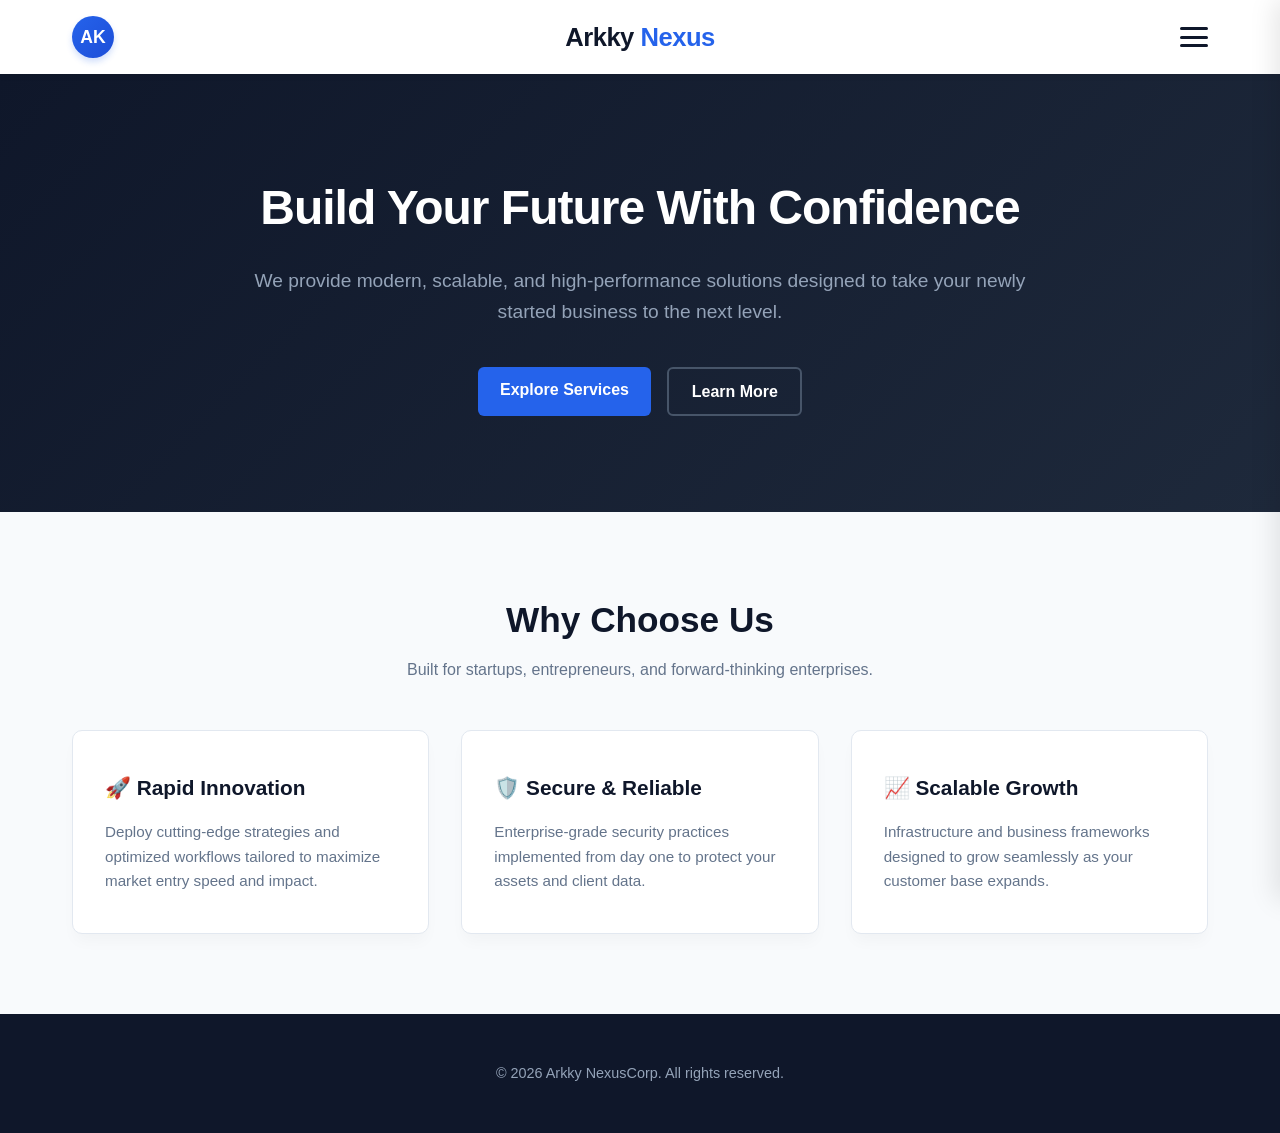
==== index.html @ a2d3ff4d "Add files via upload" ====
<!DOCTYPE html>
<html lang="en">
<head>
    <meta charset="UTF-8">
    <meta name="viewport" content="width=device-width, initial-scale=1.0">
    <title>Arkky — Elevate Your Business</title>
    <style>
        :root {
            --primary: #2563eb;
            --primary-dark: #1d4ed8;
            --accent: #0f172a;
            --text-main: #334155;
            --text-light: #64748b;
            --bg-light: #f8fafc;
            --white: #ffffff;
            --transition: all 0.3s ease;
        }

        * {
            margin: 0;
            padding: 0;
            box-sizing: border-box;
            font-family: 'Segoe UI', Roboto, Helvetica, Arial, sans-serif;
        }

        body {
            color: var(--text-main);
            background-color: var(--bg-light);
            line-height: 1.6;
            overflow-x: hidden;
        }

        /* Navigation Bar */
        header {
            background-color: var(--white);
            box-shadow: 0 4px 6px -1px rgba(0, 0, 0, 0.05);
            position: sticky;
            top: 0;
            z-index: 1000;
        }

        .nav-container {
            max-width: 1200px;
            margin: 0 auto;
            display: flex;
            justify-content: space-between;
            align-items: center;
            padding: 1rem 2rem;
            position: relative;
        }

        /* Top Left: Circular Logo Container */
        .logo-container {
            display: flex;
            align-items: center;
            gap: 0.75rem;
            text-decoration: none;
        }

        .logo-circle {
            width: 42px;
            height: 42px;
            background: linear-gradient(135deg, var(--primary), var(--primary-dark));
            border-radius: 50%;
            display: flex;
            align-items: center;
            justify-content: center;
            color: var(--white);
            font-weight: 700;
            font-size: 1.1rem;
            box-shadow: 0 4px 6px rgba(37, 99, 235, 0.2);
        }

        /* Middle: Arkky Branding */
        .brand-title {
            position: absolute;
            left: 50%;
            transform: translateX(-50%);
            font-size: 1.6rem;
            font-weight: 800;
            color: var(--accent);
            text-decoration: none;
            letter-spacing: -0.5px;
        }

        .brand-title span {
            color: var(--primary);
        }

        /* Top Right: 3-Line Menu Toggle */
        .menu-toggle {
            display: flex;
            flex-direction: column;
            justify-content: space-between;
            width: 28px;
            height: 20px;
            background: transparent;
            border: none;
            cursor: pointer;
            z-index: 1002;
        }

        .menu-toggle span {
            display: block;
            width: 100%;
            height: 3px;
            background-color: var(--accent);
            border-radius: 3px;
            transition: var(--transition);
        }

        /* Slide-Out Drawer Panel */
        .slide-drawer {
            position: fixed;
            top: 0;
            right: -300px;
            width: 300px;
            height: 100%;
            background-color: var(--white);
            box-shadow: -5px 0 25px rgba(0, 0, 0, 0.1);
            z-index: 1003;
            display: flex;
            flex-direction: column;
            padding: 2.5rem 2rem;
            transition: right 0.35s cubic-bezier(0.4, 0, 0.2, 1);
        }

        .slide-drawer.active {
            right: 0;
        }

        .drawer-header {
            display: flex;
            justify-content: space-between;
            align-items: center;
            margin-bottom: 2.5rem;
            border-bottom: 1px solid #e2e8f0;
            padding-bottom: 1rem;
        }

        .drawer-header h3 {
            color: var(--accent);
            font-size: 1.2rem;
        }

        .close-btn {
            background: none;
            border: none;
            font-size: 1.8rem;
            color: var(--text-light);
            cursor: pointer;
            transition: var(--transition);
        }

        .close-btn:hover {
            color: var(--accent);
        }

        .drawer-links {
            list-style: none;
            display: flex;
            flex-direction: column;
            gap: 1.2rem;
        }

        .drawer-links a {
            text-decoration: none;
            color: var(--text-main);
            font-weight: 600;
            font-size: 1.1rem;
            transition: var(--transition);
            display: block;
            padding: 0.4rem 0;
        }

        .drawer-links a:hover, .drawer-links a.active {
            color: var(--primary);
            transform: translateX(5px);
        }

        /* Overlay Background when menu is open */
        .drawer-overlay {
            position: fixed;
            top: 0;
            left: 0;
            width: 100%;
            height: 100%;
            background-color: rgba(15, 23, 42, 0.5);
            backdrop-filter: blur(3px);
            z-index: 1001;
            opacity: 0;
            visibility: hidden;
            transition: var(--transition);
        }

        .drawer-overlay.active {
            opacity: 1;
            visibility: visible;
        }

        /* Hero Section */
        .hero {
            background: linear-gradient(135deg, #0f172a 0%, #1e293b 100%);
            color: var(--white);
            padding: 6rem 2rem;
            text-align: center;
        }

        .hero-content {
            max-width: 800px;
            margin: 0 auto;
        }

        .hero h1 {
            font-size: clamp(2rem, 5vw, 3rem);
            font-weight: 800;
            margin-bottom: 1.2rem;
            letter-spacing: -1px;
        }

        .hero p {
            font-size: clamp(1rem, 2vw, 1.2rem);
            color: #94a3b8;
            margin-bottom: 2.5rem;
        }

        .hero-buttons {
            display: flex;
            justify-content: center;
            gap: 1rem;
            flex-wrap: wrap;
        }

        .btn-primary {
            background-color: var(--primary);
            color: var(--white);
            padding: 0.6rem 1.4rem;
            border-radius: 6px;
            text-decoration: none;
            font-weight: 600;
            transition: var(--transition);
            display: inline-block;
        }

        .btn-primary:hover {
            background-color: var(--primary-dark);
            transform: translateY(-1px);
        }

        .btn-secondary {
            background-color: transparent;
            color: var(--white);
            border: 2px solid #475569;
            padding: 0.6rem 1.4rem;
            border-radius: 6px;
            text-decoration: none;
            font-weight: 600;
            transition: var(--transition);
        }

        .btn-secondary:hover {
            border-color: var(--white);
            background-color: rgba(255, 255, 255, 0.05);
        }

        /* Features Section */
        .features {
            max-width: 1200px;
            margin: 5rem auto;
            padding: 0 2rem;
        }

        .section-title {
            text-align: center;
            margin-bottom: 3rem;
        }

        .section-title h2 {
            font-size: clamp(1.8rem, 4vw, 2.2rem);
            color: var(--accent);
            margin-bottom: 0.5rem;
        }

        .section-title p {
            color: var(--text-light);
        }

        .features-grid {
            display: grid;
            grid-template-columns: repeat(auto-fit, minmax(280px, 1fr));
            gap: 2rem;
        }

        .feature-card {
            background: var(--white);
            padding: 2.5rem 2rem;
            border-radius: 10px;
            box-shadow: 0 10px 15px -3px rgba(0, 0, 0, 0.03);
            transition: var(--transition);
            border: 1px solid #e2e8f0;
        }

        .feature-card:hover {
            transform: translateY(-5px);
            box-shadow: 0 20px 25px -5px rgba(0, 0, 0, 0.08);
        }

        .feature-card h3 {
            font-size: 1.3rem;
            color: var(--accent);
            margin-bottom: 1rem;
        }

        .feature-card p {
            color: var(--text-light);
            font-size: 0.95rem;
        }

        /* Footer */
        footer {
            background-color: var(--accent);
            color: #94a3b8;
            text-align: center;
            padding: 3rem 2rem;
            margin-top: 5rem;
        }

        footer p {
            font-size: 0.9rem;
        }

        /* Media adjustments for smaller screens */
        @media (max-width: 576px) {
            .brand-title {
                font-size: 1.3rem;
            }
            .nav-container {
                padding: 0.8rem 1rem;
            }
        }
    </style>
</head>
<body>

    <!-- Header & Navigation -->
    <header>
        <div class="nav-container">
            <!-- Top Left: Circle Logo Space -->
            <a href="index.html" class="logo-container">
                <div class="logo-circle">AK</div>
            </a>
            
            <!-- Middle: Brand Name Arkky -->
            <a href="index.html" class="brand-title">Arkky <span>Nexus</span></a>

            <!-- Top Right: 3-Line Hamburger Menu Toggle -->
            <button class="menu-toggle" id="menu-btn" aria-label="Open Navigation Menu">
                <span></span>
                <span></span>
                <span></span>
            </button>
        </div>
    </header>

    <!-- Slide-Out Drawer Navigation Panel -->
    <div class="drawer-overlay" id="drawer-overlay"></div>
    <nav class="slide-drawer" id="slide-drawer">
        <div class="drawer-header">
            <h3>Menu</h3>
            <button class="close-btn" id="close-btn" aria-label="Close Navigation Menu">&times;</button>
        </div>
        <ul class="drawer-links">
            <li><a href="index.html" class="active">Home</a></li>
            <li><a href="about.html">About Us</a></li>
            <li><a href="services.html">Services</a></li>
            <li><a href="contact.html">Contact Us</a></li>
            <li><a href="enquiry.html">Enquiry</a></li>
            <li><a href="privacy.html">Privacy Policy</a></li>
        </ul>
    </nav>

    <!-- Hero Section -->
    <section class="hero">
        <div class="hero-content">
            <h1>Build Your Future With Confidence</h1>
            <p>We provide modern, scalable, and high-performance solutions designed to take your newly started business to the next level.</p>
            <div class="hero-buttons">
                <a href="services.html" class="btn-primary">Explore Services</a>
                <a href="about.html" class="btn-secondary">Learn More</a>
            </div>
        </div>
    </section>

    <!-- Features Section -->
    <section class="features">
        <div class="section-title">
            <h2>Why Choose Us</h2>
            <p>Built for startups, entrepreneurs, and forward-thinking enterprises.</p>
        </div>
        <div class="features-grid">
            <div class="feature-card">
                <h3>🚀 Rapid Innovation</h3>
                <p>Deploy cutting-edge strategies and optimized workflows tailored to maximize market entry speed and impact.</p>
            </div>
            <div class="feature-card">
                <h3>🛡️ Secure & Reliable</h3>
                <p>Enterprise-grade security practices implemented from day one to protect your assets and client data.</p>
            </div>
            <div class="feature-card">
                <h3>📈 Scalable Growth</h3>
                <p>Infrastructure and business frameworks designed to grow seamlessly as your customer base expands.</p>
            </div>
        </div>
    </section>

    <!-- Footer -->
    <footer>
        <p>&copy; 2026 Arkky NexusCorp. All rights reserved.</p>
    </footer>

    <!-- JavaScript to Control Slide Drawer Open/Close Actions -->
    <script>
        const menuBtn = document.getElementById('menu-btn');
        const closeBtn = document.getElementById('close-btn');
        const slideDrawer = document.getElementById('slide-drawer');
        const drawerOverlay = document.getElementById('drawer-overlay');

        function toggleMenu() {
            slideDrawer.classList.toggle('active');
            drawerOverlay.classList.toggle('active');
        }

        menuBtn.addEventListener('click', toggleMenu);
        closeBtn.addEventListener('click', toggleMenu);
        drawerOverlay.addEventListener('click', toggleMenu);
    </script>
</body>
</html>
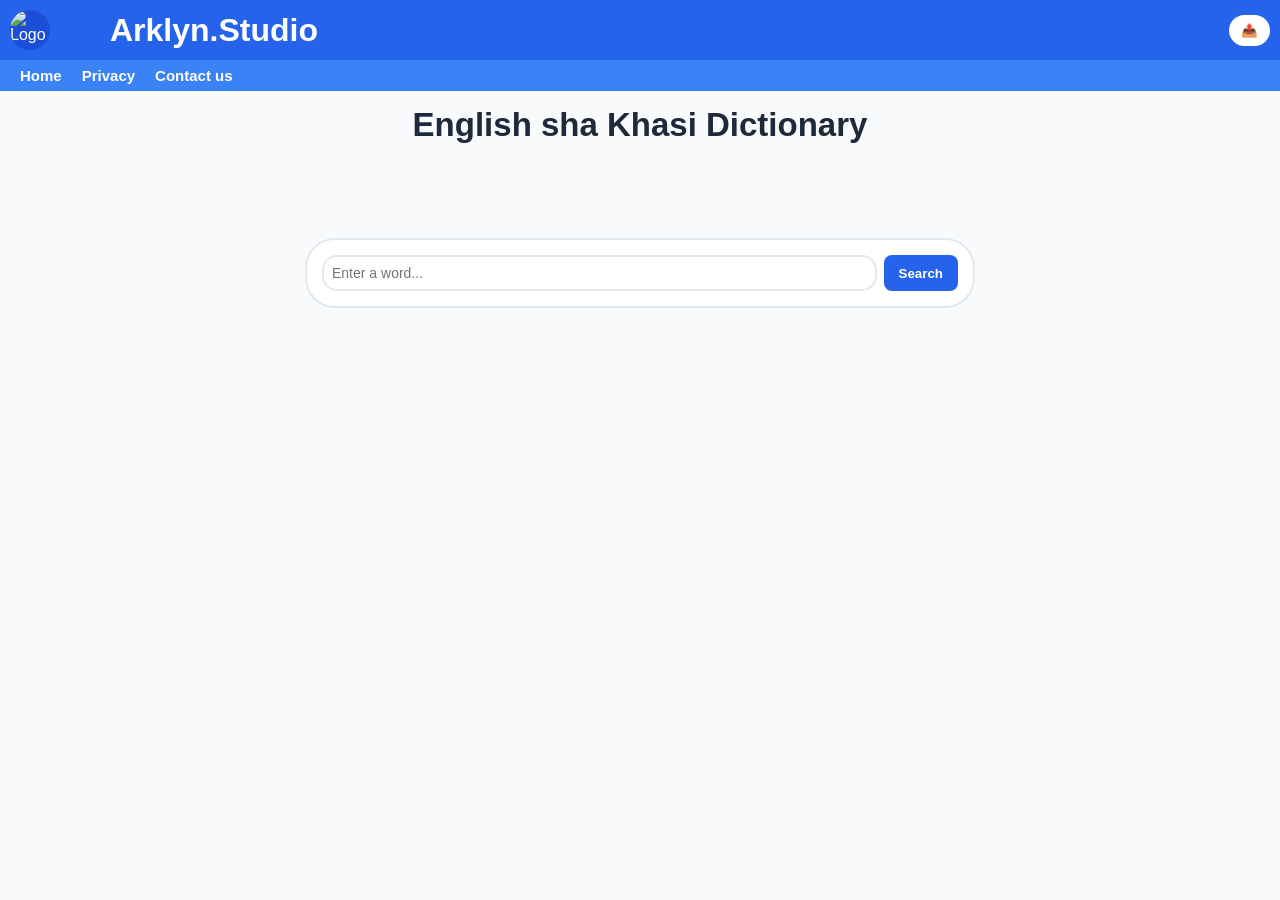
==== commit b75c3643: "Update index.html" ====
--- a/index.html
+++ b/index.html
@@ -3,436 +3,242 @@
 <head>
     <meta charset="UTF-8">
     <meta name="viewport" content="width=device-width, initial-scale=1.0">
-    <title>Arkky — Elevate Your Business</title>
+    <title>Dictionary English sha Khasi</title>
+    <link rel="stylesheet" href="https://cdnjs.cloudflare.com/ajax/libs/font-awesome/6.4.0/css/all.min.css">
+    <!-- Google Mobile Ads SDK -->
+    <script async src="https://pagead2.googlesyndication.com/pagead/js/adsbygoogle.js?client=ca-app-pub-3940256099942544" crossorigin="anonymous"></script>
     <style>
-        :root {
-            --primary: #2563eb;
-            --primary-dark: #1d4ed8;
-            --accent: #0f172a;
-            --text-main: #334155;
-            --text-light: #64748b;
-            --bg-light: #f8fafc;
-            --white: #ffffff;
-            --transition: all 0.3s ease;
-        }
-
-        * {
-            margin: 0;
-            padding: 0;
-            box-sizing: border-box;
-            font-family: 'Segoe UI', Roboto, Helvetica, Arial, sans-serif;
-        }
-
-        body {
-            color: var(--text-main);
-            background-color: var(--bg-light);
-            line-height: 1.6;
-            overflow-x: hidden;
-        }
-
-        /* Navigation Bar */
-        header {
-            background-color: var(--white);
-            box-shadow: 0 4px 6px -1px rgba(0, 0, 0, 0.05);
-            position: sticky;
-            top: 0;
-            z-index: 1000;
-        }
-
-        .nav-container {
-            max-width: 1200px;
-            margin: 0 auto;
-            display: flex;
-            justify-content: space-between;
-            align-items: center;
-            padding: 1rem 2rem;
-            position: relative;
-        }
-
-        /* Top Left: Circular Logo Container */
-        .logo-container {
-            display: flex;
-            align-items: center;
-            gap: 0.75rem;
-            text-decoration: none;
-        }
-
-        .logo-circle {
-            width: 42px;
-            height: 42px;
-            background: linear-gradient(135deg, var(--primary), var(--primary-dark));
-            border-radius: 50%;
-            display: flex;
-            align-items: center;
-            justify-content: center;
-            color: var(--white);
-            font-weight: 700;
-            font-size: 1.1rem;
-            box-shadow: 0 4px 6px rgba(37, 99, 235, 0.2);
-        }
-
-        /* Middle: Arkky Branding */
-        .brand-title {
-            position: absolute;
-            left: 50%;
-            transform: translateX(-50%);
-            font-size: 1.6rem;
-            font-weight: 800;
-            color: var(--accent);
-            text-decoration: none;
-            letter-spacing: -0.5px;
-        }
-
-        .brand-title span {
-            color: var(--primary);
-        }
-
-        /* Top Right: 3-Line Menu Toggle */
-        .menu-toggle {
-            display: flex;
-            flex-direction: column;
-            justify-content: space-between;
-            width: 28px;
-            height: 20px;
-            background: transparent;
-            border: none;
-            cursor: pointer;
-            z-index: 1002;
-        }
-
-        .menu-toggle span {
-            display: block;
-            width: 100%;
-            height: 3px;
-            background-color: var(--accent);
-            border-radius: 3px;
-            transition: var(--transition);
-        }
-
-        /* Slide-Out Drawer Panel */
-        .slide-drawer {
-            position: fixed;
-            top: 0;
-            right: -300px;
-            width: 300px;
-            height: 100%;
-            background-color: var(--white);
-            box-shadow: -5px 0 25px rgba(0, 0, 0, 0.1);
-            z-index: 1003;
-            display: flex;
-            flex-direction: column;
-            padding: 2.5rem 2rem;
-            transition: right 0.35s cubic-bezier(0.4, 0, 0.2, 1);
-        }
-
-        .slide-drawer.active {
-            right: 0;
-        }
-
-        .drawer-header {
-            display: flex;
-            justify-content: space-between;
-            align-items: center;
-            margin-bottom: 2.5rem;
-            border-bottom: 1px solid #e2e8f0;
-            padding-bottom: 1rem;
-        }
-
-        .drawer-header h3 {
-            color: var(--accent);
-            font-size: 1.2rem;
-        }
-
-        .close-btn {
-            background: none;
-            border: none;
-            font-size: 1.8rem;
-            color: var(--text-light);
-            cursor: pointer;
-            transition: var(--transition);
-        }
-
-        .close-btn:hover {
-            color: var(--accent);
-        }
-
-        .drawer-links {
-            list-style: none;
-            display: flex;
-            flex-direction: column;
-            gap: 1.2rem;
-        }
-
-        .drawer-links a {
-            text-decoration: none;
-            color: var(--text-main);
-            font-weight: 600;
-            font-size: 1.1rem;
-            transition: var(--transition);
-            display: block;
-            padding: 0.4rem 0;
-        }
-
-        .drawer-links a:hover, .drawer-links a.active {
-            color: var(--primary);
-            transform: translateX(5px);
-        }
-
-        /* Overlay Background when menu is open */
-        .drawer-overlay {
-            position: fixed;
-            top: 0;
-            left: 0;
-            width: 100%;
-            height: 100%;
-            background-color: rgba(15, 23, 42, 0.5);
-            backdrop-filter: blur(3px);
-            z-index: 1001;
-            opacity: 0;
-            visibility: hidden;
-            transition: var(--transition);
-        }
-
-        .drawer-overlay.active {
-            opacity: 1;
-            visibility: visible;
-        }
-
-        /* Hero Section */
-        .hero {
-            background: linear-gradient(135deg, #0f172a 0%, #1e293b 100%);
-            color: var(--white);
-            padding: 6rem 2rem;
-            text-align: center;
-        }
-
-        .hero-content {
-            max-width: 800px;
-            margin: 0 auto;
-        }
-
-        .hero h1 {
-            font-size: clamp(2rem, 5vw, 3rem);
-            font-weight: 800;
-            margin-bottom: 1.2rem;
-            letter-spacing: -1px;
-        }
-
-        .hero p {
-            font-size: clamp(1rem, 2vw, 1.2rem);
-            color: #94a3b8;
-            margin-bottom: 2.5rem;
-        }
-
-        .hero-buttons {
-            display: flex;
-            justify-content: center;
-            gap: 1rem;
-            flex-wrap: wrap;
-        }
-
-        .btn-primary {
-            background-color: var(--primary);
-            color: var(--white);
-            padding: 0.6rem 1.4rem;
-            border-radius: 6px;
-            text-decoration: none;
-            font-weight: 600;
-            transition: var(--transition);
-            display: inline-block;
-        }
-
-        .btn-primary:hover {
-            background-color: var(--primary-dark);
-            transform: translateY(-1px);
-        }
-
-        .btn-secondary {
-            background-color: transparent;
-            color: var(--white);
-            border: 2px solid #475569;
-            padding: 0.6rem 1.4rem;
-            border-radius: 6px;
-            text-decoration: none;
-            font-weight: 600;
-            transition: var(--transition);
-        }
-
-        .btn-secondary:hover {
-            border-color: var(--white);
-            background-color: rgba(255, 255, 255, 0.05);
-        }
-
-        /* Features Section */
-        .features {
-            max-width: 1200px;
-            margin: 5rem auto;
-            padding: 0 2rem;
-        }
-
-        .section-title {
-            text-align: center;
-            margin-bottom: 3rem;
-        }
-
-        .section-title h2 {
-            font-size: clamp(1.8rem, 4vw, 2.2rem);
-            color: var(--accent);
-            margin-bottom: 0.5rem;
-        }
-
-        .section-title p {
-            color: var(--text-light);
-        }
-
-        .features-grid {
-            display: grid;
-            grid-template-columns: repeat(auto-fit, minmax(280px, 1fr));
-            gap: 2rem;
-        }
-
-        .feature-card {
-            background: var(--white);
-            padding: 2.5rem 2rem;
-            border-radius: 10px;
-            box-shadow: 0 10px 15px -3px rgba(0, 0, 0, 0.03);
-            transition: var(--transition);
-            border: 1px solid #e2e8f0;
-        }
-
-        .feature-card:hover {
-            transform: translateY(-5px);
-            box-shadow: 0 20px 25px -5px rgba(0, 0, 0, 0.08);
-        }
-
-        .feature-card h3 {
-            font-size: 1.3rem;
-            color: var(--accent);
-            margin-bottom: 1rem;
-        }
-
-        .feature-card p {
-            color: var(--text-light);
-            font-size: 0.95rem;
-        }
-
-        /* Footer */
-        footer {
-            background-color: var(--accent);
-            color: #94a3b8;
-            text-align: center;
-            padding: 3rem 2rem;
-            margin-top: 5rem;
-        }
-
-        footer p {
-            font-size: 0.9rem;
-        }
-
-        /* Media adjustments for smaller screens */
-        @media (max-width: 576px) {
-            .brand-title {
-                font-size: 1.3rem;
-            }
-            .nav-container {
-                padding: 0.8rem 1rem;
-            }
-        }
+        /* Base Reset */
+        * { box-sizing: border-box; margin: 0; padding: 0; }
+        body { font-family: sans-serif; background-color: #f8fafc; color: #1e293b; min-height: 100vh; padding-bottom: 80px; }
+        /* Header & Nav */
+        header { background: #2563eb; color: white; padding: 10px 10px; display: flex; align-items: center; gap: 60px; box-shadow: 0 4px 8px rgba(0,0,0,0.1); }
+        .brand-box { width: 40px; height: 40px; border-radius: 50%; background: #1d4ed8; overflow: hidden; }
+        .brand-box img { width: 100%; height: 100%; object-fit: cover; }
+        nav { background: #3b82f6; padding: 7px 20px; display: flex; gap: 20px; }
+        nav a { color: white; text-decoration: none; font-size: 15px; font-weight: 900; }
+        nav a:hover { text-decoration: underline; }
+
+        /* Main */
+        main { max-width: 700px; margin: 15px auto; padding: 0 15px; }
+        .search-box { background: white; padding: 15px; border-radius: 30px; border: 2px solid #e2e8f0; display: flex; gap: 7px; }
+        input { flex: 1; padding: 8px; border: 2px solid #e2e8f0; border-radius: 15px; font-size: 14px; outline: none; }
+        input:focus { border-color: #2563eb; }
+        button { background: #2563eb; color: white; padding: 5px 15px; border: none; border-radius: 8px; font-weight: bold; cursor: pointer; }
+        button:hover { background: #1d4ed8; }
+
+        /* UI Elements */
+        .hidden { display: none !important; }
+        .card { background: white; border: 2px solid #e2e8f0; padding: 10px; border-radius: 15px; margin-top: 15px; }
+        .loader { text-align: center; margin: 20px 0; }
+        
+        /* Animations */
+        @keyframes spin { 100% { transform: rotate(360deg); } }
+        .spinner { border: 4px solid #e2e8f0; border-top: 4px solid #2563eb; border-radius: 50%; width: 40px; height: 40px; animation: spin 2s linear infinite; margin: 0 auto 10px; }
+
+        /* Modal */
+        .modal { position: fixed; inset: 0; background: rgba(0,0,0,0.6); display: flex; align-items: center; justify-content: center; padding: 60px; z-index: 100; }
+        .modal-content { background: white; padding: 20px; border-radius: 12px; width: 100%; max-width: 350px; }
+        .result-card{ position:relative; overflow:hidden; }
+
+        /* Watermarks */
+        .kba-watermark{ position:absolute; top:7px; right:10px; font-size:14px; font-weight:bold; color:rgba(37,99,235,0.25); pointer-events:none; }
+        .word-watermark{ position:absolute; top:50%; left:50%; transform:translate(-50%,-50%); font-size:60px; font-weight:bold; color:rgba(0,0,0,0.05); white-space:nowrap; pointer-events:none; user-select:none; }
+
+        /* Banner Ad Container */
+        .ad-container { text-align: center; margin: 20px 0; }
     </style>
 </head>
 <body>
 
-    <!-- Header & Navigation -->
-    <header>
-        <div class="nav-container">
-            <!-- Top Left: Circle Logo Space -->
-            <a href="index.html" class="logo-container">
-                <div class="logo-circle">AK</div>
-            </a>
-            
-            <!-- Middle: Brand Name Arkky -->
-            <a href="index.html" class="brand-title">Arkky <span>Nexus</span></a>
-
-            <!-- Top Right: 3-Line Hamburger Menu Toggle -->
-            <button class="menu-toggle" id="menu-btn" aria-label="Open Navigation Menu">
-                <span></span>
-                <span></span>
-                <span></span>
-            </button>
+<header>
+    <div class="brand-box"><img src="CompanyLogo.png" alt="Logo"></div>
+    <h1>Arklyn.Studio</h1>
+    <button onclick="shareApp()" style="margin-left:auto; background:white; color:#2563eb; padding:8px 12px; border-radius:20px;">📤</button>
+</header>
+
+<nav>
+    <a href="#">Home</a>
+    <a href="#">Privacy</a>
+    <a href="#">Contact us</a>
+</nav>
+
+<main>
+    <div style="text-align:center; margin-bottom: 15px; font-size: 22px">
+        <h2>English sha Khasi Dictionary</h2>
+    </div>
+
+    <!-- Banner Ad Section (Fixed Size Banner Test ID) -->
+    <div class="ad-container">
+        <ins class="adsbygoogle"
+             style="display:inline-block;width:320px;height:50px"
+             data-ad-client="ca-app-pub-3940256099942544"
+             data-ad-slot="6300978111"></ins>
+        <script>
+             (adsbygoogle = window.adsbygoogle || []).push({});
+        </script>
+    </div>
+
+    <div class="search-box">
+        <input type="text" id="wordInput" placeholder="Enter a word..." oninput="hideResults()" onkeypress="if(event.key==='Enter')handleSearch()">
+        <button onclick="handleSearch()">Search</button>
+    </div>
+
+    <div id="searchLoader" class="loader hidden">
+        <div class="spinner"></div>
+        <p>Searching...</p>
+    </div>
+    
+    <!-- Result Card -->
+    <div id="definitionBox" class="card hidden result-card">
+        <div class="kba-watermark">KBA</div>
+        <div id="wordWatermark" class="word-watermark">WORD</div>
+
+        <h3>Result:</h3>
+        <div id="htmlContentArea" style="margin-top:10px;"></div>
+
+        <div style="margin-top:15px;border-top:1px solid #eee;padding-top:10px;">
+            <p><strong>Example:</strong></p>
+            <p id="exampleText" style="font-style:italic;color:#475569;"></p>
         </div>
-    </header>
-
-    <!-- Slide-Out Drawer Navigation Panel -->
-    <div class="drawer-overlay" id="drawer-overlay"></div>
-    <nav class="slide-drawer" id="slide-drawer">
-        <div class="drawer-header">
-            <h3>Menu</h3>
-            <button class="close-btn" id="close-btn" aria-label="Close Navigation Menu">&times;</button>
-        </div>
-        <ul class="drawer-links">
-            <li><a href="index.html" class="active">Home</a></li>
-            <li><a href="about.html">About Us</a></li>
-            <li><a href="services.html">Services</a></li>
-            <li><a href="contact.html">Contact Us</a></li>
-            <li><a href="enquiry.html">Enquiry</a></li>
-            <li><a href="privacy.html">Privacy Policy</a></li>
-        </ul>
-    </nav>
-
-    <!-- Hero Section -->
-    <section class="hero">
-        <div class="hero-content">
-            <h1>Build Your Future With Confidence</h1>
-            <p>We provide modern, scalable, and high-performance solutions designed to take your newly started business to the next level.</p>
-            <div class="hero-buttons">
-                <a href="services.html" class="btn-primary">Explore Services</a>
-                <a href="about.html" class="btn-secondary">Learn More</a>
-            </div>
-        </div>
-    </section>
-
-    <!-- Features Section -->
-    <section class="features">
-        <div class="section-title">
-            <h2>Why Choose Us</h2>
-            <p>Built for startups, entrepreneurs, and forward-thinking enterprises.</p>
-        </div>
-        <div class="features-grid">
-            <div class="feature-card">
-                <h3>🚀 Rapid Innovation</h3>
-                <p>Deploy cutting-edge strategies and optimized workflows tailored to maximize market entry speed and impact.</p>
-            </div>
-            <div class="feature-card">
-                <h3>🛡️ Secure & Reliable</h3>
-                <p>Enterprise-grade security practices implemented from day one to protect your assets and client data.</p>
-            </div>
-            <div class="feature-card">
-                <h3>📈 Scalable Growth</h3>
-                <p>Infrastructure and business frameworks designed to grow seamlessly as your customer base expands.</p>
-            </div>
-        </div>
-    </section>
-
-    <!-- Footer -->
-    <footer>
-        <p>&copy; 2026 Arkky NexusCorp. All rights reserved.</p>
-    </footer>
-
-    <!-- JavaScript to Control Slide Drawer Open/Close Actions -->
-    <script>
-        const menuBtn = document.getElementById('menu-btn');
-        const closeBtn = document.getElementById('close-btn');
-        const slideDrawer = document.getElementById('slide-drawer');
-        const drawerOverlay = document.getElementById('drawer-overlay');
-
-        function toggleMenu() {
-            slideDrawer.classList.toggle('active');
-            drawerOverlay.classList.toggle('active');
-        }
-
-        menuBtn.addEventListener('click', toggleMenu);
-        closeBtn.addEventListener('click', toggleMenu);
-        drawerOverlay.addEventListener('click', toggleMenu);
-    </script>
+    </div>
+</main>
+
+<div id="popupModal" class="modal hidden">
+    <div class="modal-content">
+        <h4 id="popupTitle">Notice:</h4>
+        <p id="popupMessage" style="margin:10px 0;"></p>
+        <div id="popupActions" style="text-align:right;"></div>
+    </div>
+</div>
+
+<script>
+  window.addEventListener("online", () => { console.log("Online"); });
+  window.addEventListener("offline", () => { console.log("Offline"); });
+
+  let searchCount = 0;
+  let firstSearchRewardAsked = false;
+  let pendingWord = "";
+
+  const localDictionary = {
+    "a": `<strong><b><u>Khasi word:</u></strong><br><br><em><p><i> Noun:</i></b></p><p>=> U; Ka; Uwei; Kawei; Shi.<br>U dak pule alphabet u ba nyngkong napdeng ki alphabet phareng.</em>`,
+    "aardvark": `<strong><b><u>Khasi word:</u></strong><br><br><em><p><i> Noun:</i></b></p><p>=> U kynja mrad uba bam dkhiew.</em>`,
+    "aback": `<strong><b><u>Khasi word:</u></strong><br><br><em><p><i> Adverb:</i></b></p><p>=> Kyndit; Kyndit kynsan; Shadien.</em>`,
+  };
+
+  const secondaryExampleDatabase = {
+    "a": "I saw a bird layout tier node.",
+    "c": "u dak ba lai na pdeng ki alphabet."
+  };
+
+  function shouldShowInterstitial(count) {
+      return [5, 10, 20, 30, 40, 70].includes(count);
+  }
+
+  function shouldShowRewarded(count) {
+      return [15, 30, 45, 60].includes(count);
+  }
+
+  const cardThemes = ["#dbeafe", "#dcfce7", "#fef3c7", "#fee2e2", "#ede9fe", "#fce7f3", "#cffafe", "#f3f4f6"];
+
+  function hideResults() {
+      document.getElementById('definitionBox').classList.add('hidden');
+  }
+
+  function handleSearch() {
+      const word = document.getElementById('wordInput').value.trim().toLowerCase();
+
+      if (!word) {
+          alert("Sngewbha thoh ka kyntien.");
+          return;
+      }
+
+      if (!firstSearchRewardAsked) {
+          firstSearchRewardAsked = true;
+          const wantReward = confirm("Watch a rewarded ad before your first search?");
+          if (wantReward) {
+              pendingWord = word;
+              if (typeof Android !== "undefined") {
+                  Android.showRewarded();
+              } else {
+                  console.log("Trigger Rewarded Ad: ca-app-pub-3940256099942544/5224354917");
+                  onRewardEarned(); // Fallback for local browser testing
+              }
+              return;
+          }
+      }
+
+      executeSearch(word);
+  }
+
+  function executeSearch(word) {
+      searchCount++;
+
+      if (shouldShowInterstitial(searchCount)) {
+          if (typeof Android !== "undefined") {
+              Android.showInterstitial();
+          } else {
+              console.log("Trigger Interstitial Ad: ca-app-pub-3940256099942544/1033173712");
+          }
+      }
+
+      if (shouldShowRewarded(searchCount)) {
+          pendingWord = word;
+          if (typeof Android !== "undefined") {
+              Android.showRewarded();
+          } else {
+              console.log("Trigger Rewarded Ad: ca-app-pub-3940256099942544/5224354917");
+              onRewardEarned(); // Fallback for local browser testing
+          }
+          return;
+      }
+
+      continueSearch(word);
+  }
+
+  // This function is called by Android natively when reward is earned
+  function onRewardEarned() {
+      if (pendingWord) {
+          continueSearch(pendingWord);
+          pendingWord = "";
+      }
+  }
+
+  function shareApp() {
+      setTimeout(() => {
+          const shareText = `📚 KB's Dictionary English sha Khasi\n\nDownload now:\nhttps://your-download-link.com\n\nLearn Khasi and English easily!`;
+          if (navigator.share) {
+              navigator.share({ title: "KB's Dictionary", text: shareText });
+          } else {
+              navigator.clipboard.writeText(shareText);
+              alert("Share message copied to clipboard.");
+          }
+      }, 1000);
+  }
+
+  function continueSearch(word) {
+      const loader = document.getElementById('searchLoader');
+      const defBox = document.getElementById('definitionBox');
+
+      loader.classList.remove('hidden');
+      defBox.classList.add('hidden');
+
+      setTimeout(() => {
+          let definition = localDictionary[word] || "Khlem ïoh jingbatai.";
+          let example = secondaryExampleDatabase[word] || "Khlem don Nongmuna.";
+
+          loader.classList.add('hidden');
+          document.getElementById('htmlContentArea').innerHTML = definition;
+          document.getElementById('exampleText').innerText = example;
+
+          const randomColor = cardThemes[Math.floor(Math.random() * cardThemes.length)];
+          defBox.style.backgroundColor = randomColor;
+          document.getElementById("wordWatermark").innerText = word.toUpperCase();
+          defBox.classList.add('hidden'); // Fix toggle sequence
+          defBox.classList.remove('hidden');
+      }, 150);
+  }
+</script>
+
 </body>
 </html>
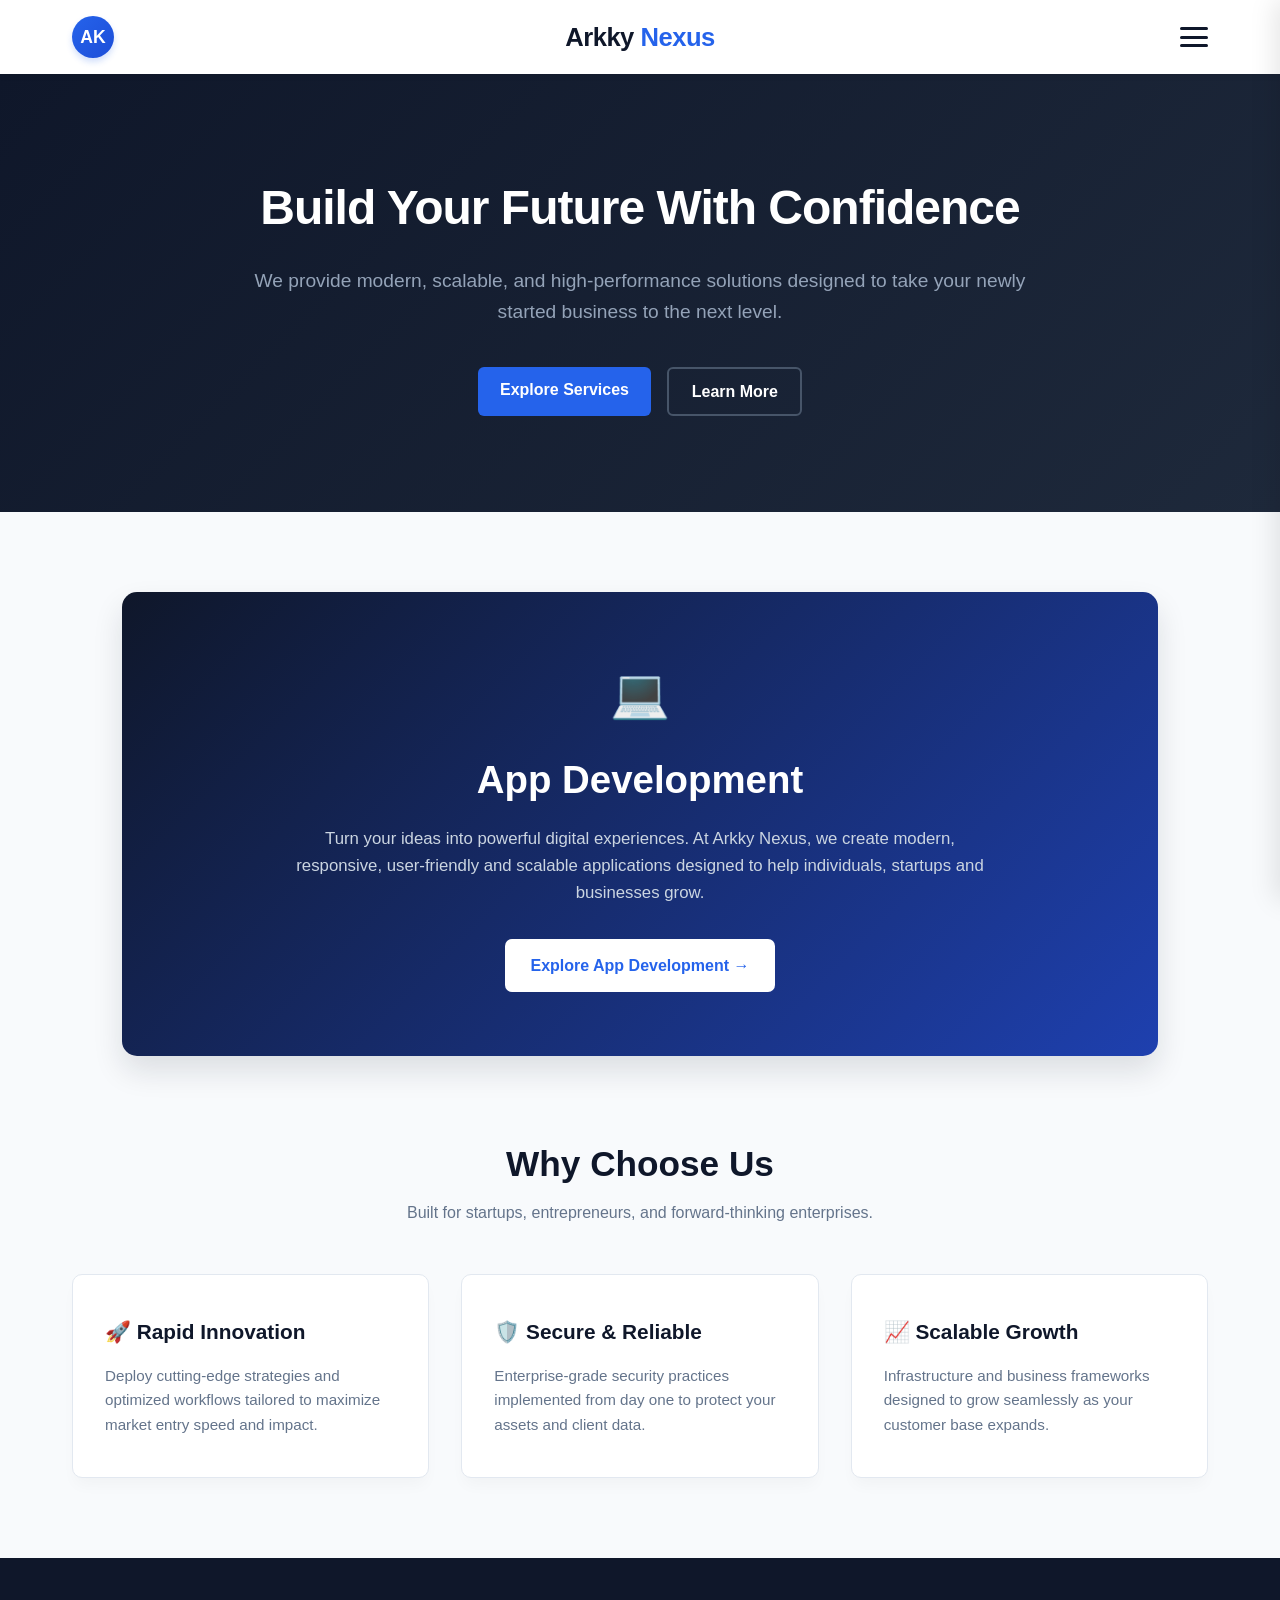
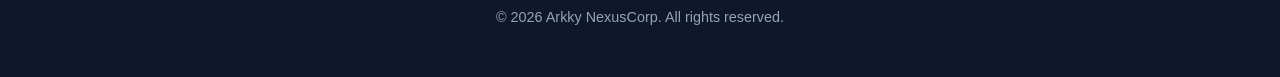
==== commit abb851b3: "Add files via upload" ====
--- a/index.html
+++ b/index.html
@@ -3,242 +3,507 @@
 <head>
     <meta charset="UTF-8">
     <meta name="viewport" content="width=device-width, initial-scale=1.0">
-    <title>Dictionary English sha Khasi</title>
-    <link rel="stylesheet" href="https://cdnjs.cloudflare.com/ajax/libs/font-awesome/6.4.0/css/all.min.css">
-    <!-- Google Mobile Ads SDK -->
-    <script async src="https://pagead2.googlesyndication.com/pagead/js/adsbygoogle.js?client=ca-app-pub-3940256099942544" crossorigin="anonymous"></script>
+    <title>Arkky — Elevate Your Business</title>
     <style>
-        /* Base Reset */
-        * { box-sizing: border-box; margin: 0; padding: 0; }
-        body { font-family: sans-serif; background-color: #f8fafc; color: #1e293b; min-height: 100vh; padding-bottom: 80px; }
-        /* Header & Nav */
-        header { background: #2563eb; color: white; padding: 10px 10px; display: flex; align-items: center; gap: 60px; box-shadow: 0 4px 8px rgba(0,0,0,0.1); }
-        .brand-box { width: 40px; height: 40px; border-radius: 50%; background: #1d4ed8; overflow: hidden; }
-        .brand-box img { width: 100%; height: 100%; object-fit: cover; }
-        nav { background: #3b82f6; padding: 7px 20px; display: flex; gap: 20px; }
-        nav a { color: white; text-decoration: none; font-size: 15px; font-weight: 900; }
-        nav a:hover { text-decoration: underline; }
-
-        /* Main */
-        main { max-width: 700px; margin: 15px auto; padding: 0 15px; }
-        .search-box { background: white; padding: 15px; border-radius: 30px; border: 2px solid #e2e8f0; display: flex; gap: 7px; }
-        input { flex: 1; padding: 8px; border: 2px solid #e2e8f0; border-radius: 15px; font-size: 14px; outline: none; }
-        input:focus { border-color: #2563eb; }
-        button { background: #2563eb; color: white; padding: 5px 15px; border: none; border-radius: 8px; font-weight: bold; cursor: pointer; }
-        button:hover { background: #1d4ed8; }
-
-        /* UI Elements */
-        .hidden { display: none !important; }
-        .card { background: white; border: 2px solid #e2e8f0; padding: 10px; border-radius: 15px; margin-top: 15px; }
-        .loader { text-align: center; margin: 20px 0; }
-        
-        /* Animations */
-        @keyframes spin { 100% { transform: rotate(360deg); } }
-        .spinner { border: 4px solid #e2e8f0; border-top: 4px solid #2563eb; border-radius: 50%; width: 40px; height: 40px; animation: spin 2s linear infinite; margin: 0 auto 10px; }
-
-        /* Modal */
-        .modal { position: fixed; inset: 0; background: rgba(0,0,0,0.6); display: flex; align-items: center; justify-content: center; padding: 60px; z-index: 100; }
-        .modal-content { background: white; padding: 20px; border-radius: 12px; width: 100%; max-width: 350px; }
-        .result-card{ position:relative; overflow:hidden; }
-
-        /* Watermarks */
-        .kba-watermark{ position:absolute; top:7px; right:10px; font-size:14px; font-weight:bold; color:rgba(37,99,235,0.25); pointer-events:none; }
-        .word-watermark{ position:absolute; top:50%; left:50%; transform:translate(-50%,-50%); font-size:60px; font-weight:bold; color:rgba(0,0,0,0.05); white-space:nowrap; pointer-events:none; user-select:none; }
-
-        /* Banner Ad Container */
-        .ad-container { text-align: center; margin: 20px 0; }
+        :root {
+            --primary: #2563eb;
+            --primary-dark: #1d4ed8;
+            --accent: #0f172a;
+            --text-main: #334155;
+            --text-light: #64748b;
+            --bg-light: #f8fafc;
+            --white: #ffffff;
+            --transition: all 0.3s ease;
+        }
+
+        * {
+            margin: 0;
+            padding: 0;
+            box-sizing: border-box;
+            font-family: 'Segoe UI', Roboto, Helvetica, Arial, sans-serif;
+        }
+
+        body {
+            color: var(--text-main);
+            background-color: var(--bg-light);
+            line-height: 1.6;
+            overflow-x: hidden;
+        }
+
+        /* Navigation Bar */
+        header {
+            background-color: var(--white);
+            box-shadow: 0 4px 6px -1px rgba(0, 0, 0, 0.05);
+            position: sticky;
+            top: 0;
+            z-index: 1000;
+        }
+
+        .nav-container {
+            max-width: 1200px;
+            margin: 0 auto;
+            display: flex;
+            justify-content: space-between;
+            align-items: center;
+            padding: 1rem 2rem;
+            position: relative;
+        }
+
+        /* Top Left: Circular Logo Container */
+        .logo-container {
+            display: flex;
+            align-items: center;
+            gap: 0.75rem;
+            text-decoration: none;
+        }
+
+        .logo-circle {
+            width: 42px;
+            height: 42px;
+            background: linear-gradient(135deg, var(--primary), var(--primary-dark));
+            border-radius: 50%;
+            display: flex;
+            align-items: center;
+            justify-content: center;
+            color: var(--white);
+            font-weight: 700;
+            font-size: 1.1rem;
+            box-shadow: 0 4px 6px rgba(37, 99, 235, 0.2);
+        }
+
+        /* Middle: Arkky Branding */
+        .brand-title {
+            position: absolute;
+            left: 50%;
+            transform: translateX(-50%);
+            font-size: 1.6rem;
+            font-weight: 800;
+            color: var(--accent);
+            text-decoration: none;
+            letter-spacing: -0.5px;
+        }
+
+        .brand-title span {
+            color: var(--primary);
+        }
+
+        /* Top Right: 3-Line Menu Toggle */
+        .menu-toggle {
+            display: flex;
+            flex-direction: column;
+            justify-content: space-between;
+            width: 28px;
+            height: 20px;
+            background: transparent;
+            border: none;
+            cursor: pointer;
+            z-index: 1002;
+        }
+
+        .menu-toggle span {
+            display: block;
+            width: 100%;
+            height: 3px;
+            background-color: var(--accent);
+            border-radius: 3px;
+            transition: var(--transition);
+        }
+
+        /* Slide-Out Drawer Panel */
+        .slide-drawer {
+            position: fixed;
+            top: 0;
+            right: -300px;
+            width: 300px;
+            height: 100%;
+            background-color: var(--white);
+            box-shadow: -5px 0 25px rgba(0, 0, 0, 0.1);
+            z-index: 1003;
+            display: flex;
+            flex-direction: column;
+            padding: 2.5rem 2rem;
+            transition: right 0.35s cubic-bezier(0.4, 0, 0.2, 1);
+        }
+
+        .slide-drawer.active {
+            right: 0;
+        }
+
+        .drawer-header {
+            display: flex;
+            justify-content: space-between;
+            align-items: center;
+            margin-bottom: 2.5rem;
+            border-bottom: 1px solid #e2e8f0;
+            padding-bottom: 1rem;
+        }
+
+        .drawer-header h3 {
+            color: var(--accent);
+            font-size: 1.2rem;
+        }
+
+        .close-btn {
+            background: none;
+            border: none;
+            font-size: 1.8rem;
+            color: var(--text-light);
+            cursor: pointer;
+            transition: var(--transition);
+        }
+
+        .close-btn:hover {
+            color: var(--accent);
+        }
+
+        .drawer-links {
+            list-style: none;
+            display: flex;
+            flex-direction: column;
+            gap: 1.2rem;
+        }
+
+        .drawer-links a {
+            text-decoration: none;
+            color: var(--text-main);
+            font-weight: 600;
+            font-size: 1.1rem;
+            transition: var(--transition);
+            display: block;
+            padding: 0.4rem 0;
+        }
+
+        .drawer-links a:hover, .drawer-links a.active {
+            color: var(--primary);
+            transform: translateX(5px);
+        }
+
+        /* Overlay Background when menu is open */
+        .drawer-overlay {
+            position: fixed;
+            top: 0;
+            left: 0;
+            width: 100%;
+            height: 100%;
+            background-color: rgba(15, 23, 42, 0.5);
+            backdrop-filter: blur(3px);
+            z-index: 1001;
+            opacity: 0;
+            visibility: hidden;
+            transition: var(--transition);
+        }
+
+        .drawer-overlay.active {
+            opacity: 1;
+            visibility: visible;
+        }
+
+        /* Hero Section */
+        .hero {
+            background: linear-gradient(135deg, #0f172a 0%, #1e293b 100%);
+            color: var(--white);
+            padding: 6rem 2rem;
+            text-align: center;
+        }
+
+        .hero-content {
+            max-width: 800px;
+            margin: 0 auto;
+        }
+
+        .hero h1 {
+            font-size: clamp(2rem, 5vw, 3rem);
+            font-weight: 800;
+            margin-bottom: 1.2rem;
+            letter-spacing: -1px;
+        }
+
+        .hero p {
+            font-size: clamp(1rem, 2vw, 1.2rem);
+            color: #94a3b8;
+            margin-bottom: 2.5rem;
+        }
+
+        .hero-buttons {
+            display: flex;
+            justify-content: center;
+            gap: 1rem;
+            flex-wrap: wrap;
+        }
+
+        .btn-primary {
+            background-color: var(--primary);
+            color: var(--white);
+            padding: 0.6rem 1.4rem;
+            border-radius: 6px;
+            text-decoration: none;
+            font-weight: 600;
+            transition: var(--transition);
+            display: inline-block;
+        }
+
+        .btn-primary:hover {
+            background-color: var(--primary-dark);
+            transform: translateY(-1px);
+        }
+
+        .btn-secondary {
+            background-color: transparent;
+            color: var(--white);
+            border: 2px solid #475569;
+            padding: 0.6rem 1.4rem;
+            border-radius: 6px;
+            text-decoration: none;
+            font-weight: 600;
+            transition: var(--transition);
+        }
+
+        .btn-secondary:hover {
+            border-color: var(--white);
+            background-color: rgba(255, 255, 255, 0.05);
+        }
+
+        /* Features Section */
+        .features {
+            max-width: 1200px;
+            margin: 5rem auto;
+            padding: 0 2rem;
+        }
+
+        .section-title {
+            text-align: center;
+            margin-bottom: 3rem;
+        }
+
+        .section-title h2 {
+            font-size: clamp(1.8rem, 4vw, 2.2rem);
+            color: var(--accent);
+            margin-bottom: 0.5rem;
+        }
+
+        .section-title p {
+            color: var(--text-light);
+        }
+
+        .features-grid {
+            display: grid;
+            grid-template-columns: repeat(auto-fit, minmax(280px, 1fr));
+            gap: 2rem;
+        }
+
+        .feature-card {
+            background: var(--white);
+            padding: 2.5rem 2rem;
+            border-radius: 10px;
+            box-shadow: 0 10px 15px -3px rgba(0, 0, 0, 0.03);
+            transition: var(--transition);
+            border: 1px solid #e2e8f0;
+        }
+
+        .feature-card:hover {
+            transform: translateY(-5px);
+            box-shadow: 0 20px 25px -5px rgba(0, 0, 0, 0.08);
+        }
+
+        .feature-card h3 {
+            font-size: 1.3rem;
+            color: var(--accent);
+            margin-bottom: 1rem;
+        }
+
+        .feature-card p {
+            color: var(--text-light);
+            font-size: 0.95rem;
+        }
+
+        /* Footer */
+        footer {
+            background-color: var(--accent);
+            color: #94a3b8;
+            text-align: center;
+            padding: 3rem 2rem;
+            margin-top: 5rem;
+        }
+
+        footer p {
+            font-size: 0.9rem;
+        }
+
+        /* Media adjustments for smaller screens */
+        @media (max-width: 576px) {
+            .brand-title {
+                font-size: 1.3rem;
+            }
+            .nav-container {
+                padding: 0.8rem 1rem;
+            }
+        }
+		
+/* App Development Introduction */
+.app-development {
+    max-width: 1100px;
+    margin: 5rem auto;
+    padding: 0 2rem;
+}
+
+.app-dev-content {
+    background: linear-gradient(135deg, #0f172a, #1e40af);
+    color: white;
+    padding: 4rem 2rem;
+    border-radius: 15px;
+    text-align: center;
+    box-shadow: 0 15px 30px rgba(15, 23, 42, 0.12);
+}
+
+.app-dev-icon {
+    font-size: 3rem;
+    margin-bottom: 1rem;
+}
+
+.app-dev-content h2 {
+    font-size: clamp(1.8rem, 4vw, 2.4rem);
+    margin-bottom: 1rem;
+}
+
+.app-dev-content p {
+    max-width: 700px;
+    margin: 0 auto 2rem;
+    color: #cbd5e1;
+    font-size: 1.05rem;
+}
+
+.btn-app {
+    display: inline-block;
+    background: #ffffff;
+    color: #2563eb;
+    padding: 0.85rem 1.6rem;
+    border-radius: 7px;
+    text-decoration: none;
+    font-weight: 700;
+    transition: all 0.3s ease;
+}
+
+.btn-app:hover {
+    background: #dbeafe;
+    transform: translateY(-3px);
+}
+
     </style>
 </head>
 <body>
 
-<header>
-    <div class="brand-box"><img src="CompanyLogo.png" alt="Logo"></div>
-    <h1>Arklyn.Studio</h1>
-    <button onclick="shareApp()" style="margin-left:auto; background:white; color:#2563eb; padding:8px 12px; border-radius:20px;">📤</button>
-</header>
-
-<nav>
-    <a href="#">Home</a>
-    <a href="#">Privacy</a>
-    <a href="#">Contact us</a>
-</nav>
-
-<main>
-    <div style="text-align:center; margin-bottom: 15px; font-size: 22px">
-        <h2>English sha Khasi Dictionary</h2>
+    <!-- Header & Navigation -->
+    <header>
+        <div class="nav-container">
+            <!-- Top Left: Circle Logo Space -->
+            <a href="index.html" class="logo-container">
+                <div class="logo-circle">AK</div>
+            </a>
+            
+            <!-- Middle: Brand Name Arkky -->
+            <a href="index.html" class="brand-title">Arkky <span>Nexus</span></a>
+
+            <!-- Top Right: 3-Line Hamburger Menu Toggle -->
+            <button class="menu-toggle" id="menu-btn" aria-label="Open Navigation Menu">
+                <span></span>
+                <span></span>
+                <span></span>
+            </button>
+        </div>
+    </header>
+
+    <!-- Slide-Out Drawer Navigation Panel -->
+    <div class="drawer-overlay" id="drawer-overlay"></div>
+    <nav class="slide-drawer" id="slide-drawer">
+        <div class="drawer-header">
+            <h3>Menu</h3>
+            <button class="close-btn" id="close-btn" aria-label="Close Navigation Menu">&times;</button>
+        </div>
+        <ul class="drawer-links">
+            <li><a href="index.html" class="active">Home</a></li>
+            <li><a href="about.html">About Us</a></li>
+            <li><a href="services.html">Services</a></li>
+            <li><a href="contact.html">Contact Us</a></li>
+            <li><a href="enquiry.html">Enquiry</a></li>
+            <li><a href="privacy.html">Privacy Policy</a></li>
+        </ul>
+    </nav>
+
+    <!-- Hero Section -->
+    <section class="hero">
+        <div class="hero-content">
+            <h1>Build Your Future With Confidence</h1>
+            <p>We provide modern, scalable, and high-performance solutions designed to take your newly started business to the next level.</p>
+            <div class="hero-buttons">
+                <a href="services.html" class="btn-primary">Explore Services</a>
+                <a href="about.html" class="btn-secondary">Learn More</a>
+            </div>
+        </div>
+    </section>
+	
+<!-- App Development Introduction Section -->
+<section class="app-development">
+    <div class="app-dev-content">
+        <div class="app-dev-icon">💻</div>
+
+        <h2>App Development</h2>
+
+        <p>
+            Turn your ideas into powerful digital experiences.
+            At Arkky Nexus, we create modern, responsive,
+            user-friendly and scalable applications designed
+            to help individuals, startups and businesses grow.
+        </p>
+
+        <a href="app-development.html" class="btn-app">
+            Explore App Development →
+        </a>
     </div>
-
-    <!-- Banner Ad Section (Fixed Size Banner Test ID) -->
-    <div class="ad-container">
-        <ins class="adsbygoogle"
-             style="display:inline-block;width:320px;height:50px"
-             data-ad-client="ca-app-pub-3940256099942544"
-             data-ad-slot="6300978111"></ins>
-        <script>
-             (adsbygoogle = window.adsbygoogle || []).push({});
-        </script>
-    </div>
-
-    <div class="search-box">
-        <input type="text" id="wordInput" placeholder="Enter a word..." oninput="hideResults()" onkeypress="if(event.key==='Enter')handleSearch()">
-        <button onclick="handleSearch()">Search</button>
-    </div>
-
-    <div id="searchLoader" class="loader hidden">
-        <div class="spinner"></div>
-        <p>Searching...</p>
-    </div>
-    
-    <!-- Result Card -->
-    <div id="definitionBox" class="card hidden result-card">
-        <div class="kba-watermark">KBA</div>
-        <div id="wordWatermark" class="word-watermark">WORD</div>
-
-        <h3>Result:</h3>
-        <div id="htmlContentArea" style="margin-top:10px;"></div>
-
-        <div style="margin-top:15px;border-top:1px solid #eee;padding-top:10px;">
-            <p><strong>Example:</strong></p>
-            <p id="exampleText" style="font-style:italic;color:#475569;"></p>
+</section>
+
+
+    <!-- Features Section -->
+    <section class="features">
+        <div class="section-title">
+            <h2>Why Choose Us</h2>
+            <p>Built for startups, entrepreneurs, and forward-thinking enterprises.</p>
         </div>
-    </div>
-</main>
-
-<div id="popupModal" class="modal hidden">
-    <div class="modal-content">
-        <h4 id="popupTitle">Notice:</h4>
-        <p id="popupMessage" style="margin:10px 0;"></p>
-        <div id="popupActions" style="text-align:right;"></div>
-    </div>
-</div>
-
-<script>
-  window.addEventListener("online", () => { console.log("Online"); });
-  window.addEventListener("offline", () => { console.log("Offline"); });
-
-  let searchCount = 0;
-  let firstSearchRewardAsked = false;
-  let pendingWord = "";
-
-  const localDictionary = {
-    "a": `<strong><b><u>Khasi word:</u></strong><br><br><em><p><i> Noun:</i></b></p><p>=> U; Ka; Uwei; Kawei; Shi.<br>U dak pule alphabet u ba nyngkong napdeng ki alphabet phareng.</em>`,
-    "aardvark": `<strong><b><u>Khasi word:</u></strong><br><br><em><p><i> Noun:</i></b></p><p>=> U kynja mrad uba bam dkhiew.</em>`,
-    "aback": `<strong><b><u>Khasi word:</u></strong><br><br><em><p><i> Adverb:</i></b></p><p>=> Kyndit; Kyndit kynsan; Shadien.</em>`,
-  };
-
-  const secondaryExampleDatabase = {
-    "a": "I saw a bird layout tier node.",
-    "c": "u dak ba lai na pdeng ki alphabet."
-  };
-
-  function shouldShowInterstitial(count) {
-      return [5, 10, 20, 30, 40, 70].includes(count);
-  }
-
-  function shouldShowRewarded(count) {
-      return [15, 30, 45, 60].includes(count);
-  }
-
-  const cardThemes = ["#dbeafe", "#dcfce7", "#fef3c7", "#fee2e2", "#ede9fe", "#fce7f3", "#cffafe", "#f3f4f6"];
-
-  function hideResults() {
-      document.getElementById('definitionBox').classList.add('hidden');
-  }
-
-  function handleSearch() {
-      const word = document.getElementById('wordInput').value.trim().toLowerCase();
-
-      if (!word) {
-          alert("Sngewbha thoh ka kyntien.");
-          return;
-      }
-
-      if (!firstSearchRewardAsked) {
-          firstSearchRewardAsked = true;
-          const wantReward = confirm("Watch a rewarded ad before your first search?");
-          if (wantReward) {
-              pendingWord = word;
-              if (typeof Android !== "undefined") {
-                  Android.showRewarded();
-              } else {
-                  console.log("Trigger Rewarded Ad: ca-app-pub-3940256099942544/5224354917");
-                  onRewardEarned(); // Fallback for local browser testing
-              }
-              return;
-          }
-      }
-
-      executeSearch(word);
-  }
-
-  function executeSearch(word) {
-      searchCount++;
-
-      if (shouldShowInterstitial(searchCount)) {
-          if (typeof Android !== "undefined") {
-              Android.showInterstitial();
-          } else {
-              console.log("Trigger Interstitial Ad: ca-app-pub-3940256099942544/1033173712");
-          }
-      }
-
-      if (shouldShowRewarded(searchCount)) {
-          pendingWord = word;
-          if (typeof Android !== "undefined") {
-              Android.showRewarded();
-          } else {
-              console.log("Trigger Rewarded Ad: ca-app-pub-3940256099942544/5224354917");
-              onRewardEarned(); // Fallback for local browser testing
-          }
-          return;
-      }
-
-      continueSearch(word);
-  }
-
-  // This function is called by Android natively when reward is earned
-  function onRewardEarned() {
-      if (pendingWord) {
-          continueSearch(pendingWord);
-          pendingWord = "";
-      }
-  }
-
-  function shareApp() {
-      setTimeout(() => {
-          const shareText = `📚 KB's Dictionary English sha Khasi\n\nDownload now:\nhttps://your-download-link.com\n\nLearn Khasi and English easily!`;
-          if (navigator.share) {
-              navigator.share({ title: "KB's Dictionary", text: shareText });
-          } else {
-              navigator.clipboard.writeText(shareText);
-              alert("Share message copied to clipboard.");
-          }
-      }, 1000);
-  }
-
-  function continueSearch(word) {
-      const loader = document.getElementById('searchLoader');
-      const defBox = document.getElementById('definitionBox');
-
-      loader.classList.remove('hidden');
-      defBox.classList.add('hidden');
-
-      setTimeout(() => {
-          let definition = localDictionary[word] || "Khlem ïoh jingbatai.";
-          let example = secondaryExampleDatabase[word] || "Khlem don Nongmuna.";
-
-          loader.classList.add('hidden');
-          document.getElementById('htmlContentArea').innerHTML = definition;
-          document.getElementById('exampleText').innerText = example;
-
-          const randomColor = cardThemes[Math.floor(Math.random() * cardThemes.length)];
-          defBox.style.backgroundColor = randomColor;
-          document.getElementById("wordWatermark").innerText = word.toUpperCase();
-          defBox.classList.add('hidden'); // Fix toggle sequence
-          defBox.classList.remove('hidden');
-      }, 150);
-  }
-</script>
-
+        <div class="features-grid">
+            <div class="feature-card">
+                <h3>🚀 Rapid Innovation</h3>
+                <p>Deploy cutting-edge strategies and optimized workflows tailored to maximize market entry speed and impact.</p>
+            </div>
+            <div class="feature-card">
+                <h3>🛡️ Secure & Reliable</h3>
+                <p>Enterprise-grade security practices implemented from day one to protect your assets and client data.</p>
+            </div>
+            <div class="feature-card">
+                <h3>📈 Scalable Growth</h3>
+                <p>Infrastructure and business frameworks designed to grow seamlessly as your customer base expands.</p>
+            </div>
+        </div>
+    </section>
+
+    <!-- Footer -->
+    <footer>
+        <p>&copy; 2026 Arkky NexusCorp. All rights reserved.</p>
+    </footer>
+
+    <!-- JavaScript to Control Slide Drawer Open/Close Actions -->
+    <script>
+        const menuBtn = document.getElementById('menu-btn');
+        const closeBtn = document.getElementById('close-btn');
+        const slideDrawer = document.getElementById('slide-drawer');
+        const drawerOverlay = document.getElementById('drawer-overlay');
+
+        function toggleMenu() {
+            slideDrawer.classList.toggle('active');
+            drawerOverlay.classList.toggle('active');
+        }
+
+        menuBtn.addEventListener('click', toggleMenu);
+        closeBtn.addEventListener('click', toggleMenu);
+        drawerOverlay.addEventListener('click', toggleMenu);
+    </script>
 </body>
 </html>
